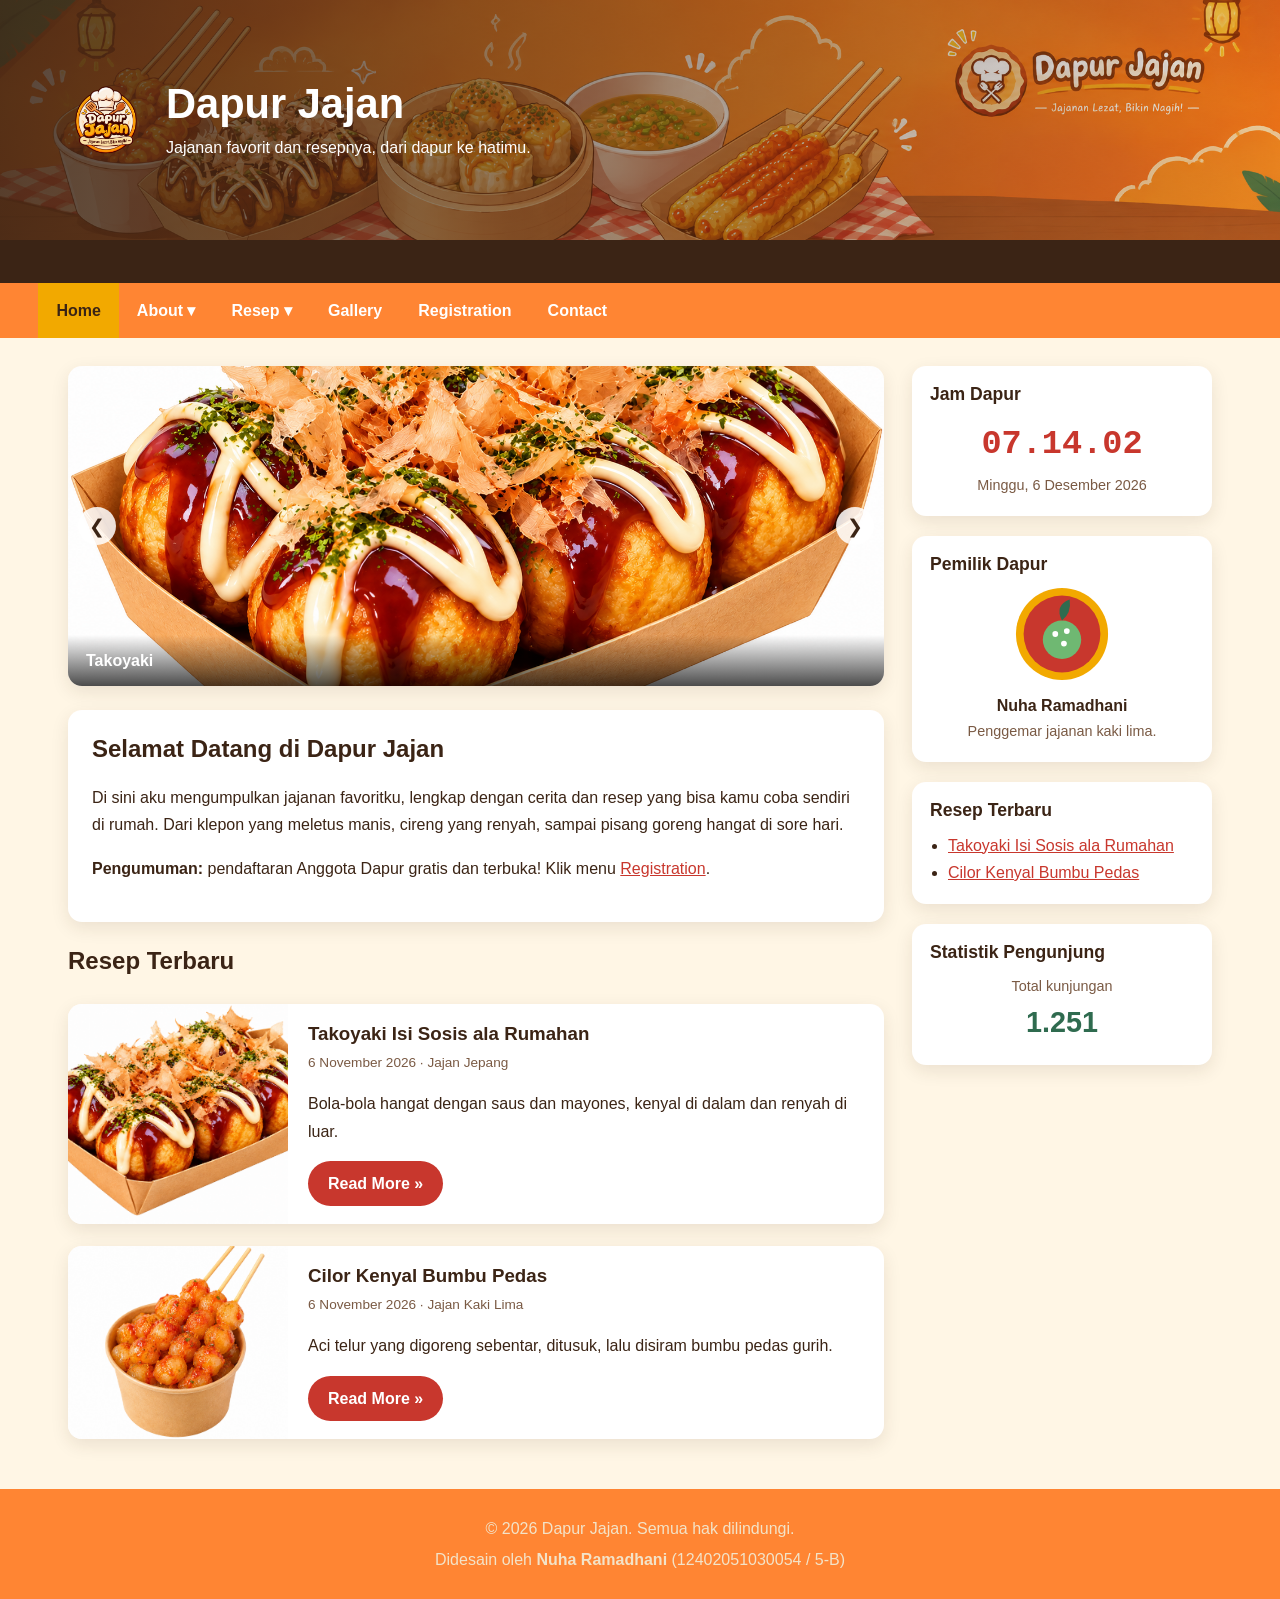
==== index.html @ cc324c50 "Add files via upload" ====
<!DOCTYPE html>
<html lang="id">
<head>
  <meta charset="UTF-8">
  <meta name="viewport" content="width=device-width, initial-scale=1.0">
  <meta name="description" content="Jajan Kesayangan: kumpulan jajanan favorit dan resepnya.">
  <title>Home | Jajan Kesayangan</title>
  <link rel="icon" type="image/svg+xml" href="img/favicon-dapur.svg">
  <link rel="stylesheet" href="css/style.css">
  <script src="js/script.js" defer></script>
</head>
<body>
  <a class="skip-link" href="#konten">Lewati ke konten</a>

  <!-- HEADER: gambar banner + logo + teks berjalan -->
  <header class="site-header">
    <img class="header-img" src="img/dapurjajan.png" alt="Ilustrasi klepon, cireng, dan pisang goreng" width="1400" height="240">
    <div class="header-content">
      <img src="img/logofix.png" alt="Logo Jajan Kesayangan" width="84" height="84">
      <div><h1>Dapur Jajan</h1><p>Jajanan favorit dan resepnya, dari dapur ke hatimu.</p></div>
    </div>
  </header>
  <div class="ticker" aria-hidden="true"><span>Selamat datang di Dapur Jajan! &nbsp;•&nbsp; Resep terbaru: Takoyaki Isi Sosis ala Rumahan dan Cilor Kenyal Bumbu Pedas &nbsp;•&nbsp; Daftar jadi Anggota Dapur dan bagikan resep jajan favoritmu &nbsp;•&nbsp; Jajan sehat, jajan hemat, jajan bahagia</span></div>

  <!-- NAVIGASI -->
  <nav class="navbar" aria-label="Menu utama">
        <button class="nav-toggle" aria-expanded="false">&#9776; Menu</button>
        <ul class="menu">
            <li><a href="index.html" class="active">Home</a></li>
            <li class="has-sub">
                <a href="about.html" aria-haspopup="true">About &#9662;</a>
                <ul class="submenu">
                    <li><a href="about.html#profil">Profil</a></li>
                    <li><a href="about.html#sejarah">Sejarah</a></li>
                    <li><a href="about.html#visi-misi">Visi &amp; Misi</a></li>
                    <li><a href="about.html#tujuan">Tujuan</a></li>
                    <li><a href="about.html#struktur">Struktur Organisasi</a></li>
                </ul>
            </li>
            <li class="has-sub">
                <a href="resep.html" aria-haspopup="true">Resep &#9662;</a>
                <ul class="submenu">
                    <li><a href="resep-cireng.html">Cireng Kuah</a></li>
                    <li><a href="resep-cilor.html">Cilor</a></li>
                    <li><a href="resep-takoyaki.html">Takoyaki</a></li>
                    <li><a href="resep-dimsum-mentai.html">Dimsum Mentai</a></li>
                    <li><a href="resep-sempol.html">Sempol</a></li>
                </ul>
            </li>            
            <li><a href="gallery.html">Gallery</a></li>
            <li><a href="registration.html">Registration</a></li>
            <li><a href="contact.html">Contact</a></li>
        </ul>
    </nav>

  <!-- MAIN BODY + SIDEBAR -->
  <div class="layout">
    <main id="konten">
        <div class="slideshow" aria-label="Foto berjalan">
        <figure class="slide"><img src="img/takoyakifiks.png" alt="Takoyaki" width="800" height="500"><figcaption>Takoyaki</figcaption></figure>
        <figure class="slide"><img src="img/cilorfiks.png" alt="Cilor" width="800" height="500"><figcaption>Cilor Pedas</figcaption></figure>
        <figure class="slide"><img src="img/dimsum.png" alt="Dimsum Mentai" width="800" height="500"><figcaption>Dimsum Mentai</figcaption></figure>
        <figure class="slide"><img src="img/sempol.png" alt="Sempol" width="800" height="500"><figcaption>Sempol Ayam</figcaption></figure>
        <figure class="slide"><img src="img/cirengkuah.png" alt="Cireng Kuah" width="800" height="500"><figcaption>Cireng Kuah</figcaption></figure>
        <button class="slide-btn prev" aria-label="Sebelumnya">&#10094;</button>
        <button class="slide-btn next" aria-label="Berikutnya">&#10095;</button>
      </div>
      <section class="panel">
        <h2>Selamat Datang di Dapur Jajan</h2>
        <p>Di sini aku mengumpulkan jajanan favoritku, lengkap dengan cerita dan resep yang bisa kamu coba sendiri di rumah.
        Dari klepon yang meletus manis, cireng yang renyah, sampai pisang goreng hangat di sore hari.</p>
        <p><strong>Pengumuman:</strong> pendaftaran Anggota Dapur gratis dan terbuka! Klik menu <a href="registration.html">Registration</a>.</p>
      </section>
      <h2 class="judul-halaman">Resep Terbaru</h2>
      <article class="artikel-card">
        <img src="img/takoyakifiks.png" alt="Takoyaki" width="800" height="500">
        <div class="isi">
            <h3><a href="resep-takoyaki.html">Takoyaki Isi Sosis ala Rumahan</a></h3>
            <p class="meta">6 November 2026 &middot; Jajan Jepang</p>
            <p>Bola-bola hangat dengan saus dan mayones, kenyal di dalam dan renyah di luar.</p>
            <a class="btn" href="resep-takoyaki.html">Read More &raquo;</a>
     </div>
    </article>

    <article class="artikel-card">
        <img src="img/cilorfiks.png" alt="Cilor" width="800" height="500">
        <div class="isi">
            <h3><a href="resep-cilor.html">Cilor Kenyal Bumbu Pedas</a></h3>
            <p class="meta">6 November 2026 &middot; Jajan Kaki Lima</p>
            <p>Aci telur yang digoreng sebentar, ditusuk, lalu disiram bumbu pedas gurih.</p>
            <a class="btn" href="resep-cilor.html">Read More &raquo;</a>
        </div>
    </article>
    </main>

<aside class="sidebar" aria-label="Sidebar">
  <div class="widget"><h3>Jam Dapur</h3>
    <div class="clock" id="jam">--:--:--</div>
    <p class="muted" id="tanggal"></p></div>
  <div class="widget profil"><h3>Pemilik Dapur</h3>
    <img src="img/logo.svg" alt="Foto profil pemilik" width="96" height="96">
    <p><strong>Nuha Ramadhani</strong></p>
    <p class="muted">Penggemar jajanan kaki lima.</p></div>
  <div class="widget">
    <h3>Resep Terbaru</h3>
    <ul>
      <li><a href="resep-takoyaki.html">Takoyaki Isi Sosis ala Rumahan</a></li>
      <li><a href="resep-cilor.html">Cilor Kenyal Bumbu Pedas</a></li>
    </ul>
  </div>
  <div class="widget"><h3>Statistik Pengunjung</h3>
    <p class="muted">Total kunjungan</p>
    <p class="angka-besar" id="pengunjung" style="text-align:center;margin:0">1.250</p></div>
</aside>
  </div>

  <!-- FOOTER -->
  <footer class="site-footer">
    <p>&copy; 2026 Dapur Jajan. Semua hak dilindungi.</p>
    <p>Didesain oleh <strong>Nuha Ramadhani</strong> (12402051030054 / 5-B)</p>
  </footer>
  <button id="ke-atas" aria-label="Kembali ke atas">&uarr;</button>
</body>
</html>
---- css/style.css ----
/* ==========================================================
   Jajan Kesayangan - Stylesheet utama
   Bagian: 1) Variabel & reset  2) Header  3) Navigasi
           4) Layout  5) Komponen  6) Sidebar  7) Form
           8) Footer  9) Responsif
   ========================================================== */

/* ---------- 1) Variabel warna & reset ---------- */
:root {
  --merah: #c8372d;     /* cabai */
  --kunyit: #f2a900;    /* kunyit */
  --pandan: #2f6b4f;    /* daun pandan */
  --cokelat: #3b2415;   /* gula merah gelap */
  --krem: #fff6e5;      /* latar halaman */
  --putih: #ffffff;
  --garis: #ebd9b8;
  --oranged: #ff8533;
  --radius: 14px;
  --bayangan: 0 6px 18px rgba(59, 36, 21, 0.1);
}

* { box-sizing: border-box; }

body {
  margin: 0;
  font-family: "Segoe UI", Roboto, Arial, sans-serif;
  background: var(--krem);
  color: var(--cokelat);
  line-height: 1.7;
}

h1, h2, h3 {
  font-family:'Lucida Sans', 'Lucida Sans Regular', 'Lucida Grande', 'Lucida Sans Unicode', Geneva, Verdana, sans-serif;
  line-height: 1.25;
}

a { color: var(--merah); }
img { max-width: 100%; height: auto; display: block; }

.skip-link { position: absolute; left: -999px; }
.skip-link:focus {
  left: 10px; top: 10px; z-index: 100;
  background: var(--putih); padding: 8px 12px; border-radius: 6px;
}

/* ---------- 2) Header bergambar + teks berjalan ---------- */
.site-header { position: relative; background: var(--merah); }
.header-img { width: 100%; height: 240px; object-fit: cover; }

.header-content {
  position: absolute; inset: 0;
  display: flex; align-items: center; gap: 18px;
  padding: 0 5%;
  color: var(--putih);
  background: linear-gradient(90deg, rgba(59, 36, 21, 0.85), rgba(59, 36, 21, 0.1));
}
.header-content img { width: 84px; height: 84px; }
.header-content h1 { margin: 0; font-size: clamp(1.5rem, 4vw, 2.6rem); }
.header-content p { margin: 4px 0 0; }

.ticker {
  background: var(--cokelat); color: var(--kunyit);
  overflow: hidden; white-space: nowrap; font-weight: 600;
}
.ticker span {
  display: inline-block;
  padding: 8px 0 8px 100%;           /* mulai dari luar layar kanan */
  animation: jalan 30s linear infinite;
}
@keyframes jalan { to { transform: translateX(-100%); } }

/* ---------- 3) Navigasi + dropdown ---------- */
.navbar { background: var(--oranged); position: sticky; top: 0; z-index: 50; }
.menu {
  list-style: none; margin: 0; padding: 0 3%;
  display: flex; flex-wrap: wrap;
}
.menu a {
  display: block; padding: 14px 18px;
  color: var(--putih); text-decoration: none; font-weight: 600;
}
.menu a:hover, .menu a.active { background: var(--kunyit); color: var(--cokelat); }

.has-sub { position: relative; }
.submenu {
  display: none; position: absolute; left: 0; top: 100%;
  min-width: 210px; margin: 0; padding: 6px 0; list-style: none;
  background: var(--putih);
  border-radius: 0 0 12px 12px; box-shadow: 0 10px 24px rgba(0, 0, 0, 0.2);
}
.submenu a { color: var(--cokelat); font-weight: 500; padding: 10px 18px; }
.has-sub:hover > .submenu,
.has-sub:focus-within > .submenu { display: block; }

.nav-toggle {
  display: none; width: 100%; padding: 12px;
  background: none; border: 0; color: var(--putih);
  font-size: 1.1rem; font-weight: 700; cursor: pointer; text-align: left;
}

/* ---------- 4) Layout dua kolom (konten + sidebar) ---------- */
.layout {
  max-width: 1180px; margin: 28px auto; padding: 0 18px;
  display: grid; grid-template-columns: minmax(0, 1fr) 300px; gap: 28px;
}

.panel {
  background: var(--putih); border-radius: var(--radius);
  box-shadow: var(--bayangan); padding: 24px; margin-bottom: 24px;
}
.panel > h2:first-child { margin-top: 0; }

.judul-halaman {
  margin: 0 0 18px; padding-bottom: 10px;
}

/* ---------- 5) Komponen konten ---------- */
/* Slideshow foto berjalan */
.slideshow {
  position: relative; border-radius: var(--radius);
  overflow: hidden; margin-bottom: 24px; box-shadow: var(--bayangan);
}
.slide { display: none; margin: 0; }
.slide.active { display: block; animation: muncul 0.8s; }
.slide img { width: 100%; height: 320px; object-fit: cover; }
.slide figcaption {
  position: absolute; left: 0; right: 0; bottom: 0;
  padding: 12px 18px; color: var(--putih); font-weight: 600;
  background: linear-gradient(transparent, rgba(0, 0, 0, 0.7));
}
.slide-btn {
  position: absolute; top: 50%; transform: translateY(-50%);
  border: 0; background: rgba(255, 255, 255, 0.85); color: var(--cokelat);
  width: 38px; height: 38px; border-radius: 50%; font-size: 1.2rem; cursor: pointer;
}
.slide-btn.prev { left: 10px; }
.slide-btn.next { right: 10px; }
@keyframes muncul { from { opacity: 0.2; } to { opacity: 1; } }

/* Kartu artikel */
.artikel-card {
  display: grid; grid-template-columns: 220px 1fr; gap: 20px;
  background: var(--putih); border-radius: var(--radius);
  box-shadow: var(--bayangan); overflow: hidden; margin-bottom: 22px;
}
.artikel-card img { width: 100%; height: 100%; object-fit: cover; min-height: 170px; }
.artikel-card .isi { padding: 18px 20px 18px 0; }
.artikel-card h3 { margin: 0 0 6px; }
.artikel-card h3 a { text-decoration: none; color: var(--cokelat); }
.artikel-card h3 a:hover { color: var(--merah); }
.meta { font-size: 0.85rem; color: #7a5a44; margin: 0 0 8px; }

.btn {
  display: inline-block; padding: 9px 20px; border: 0; border-radius: 999px;
  background: var(--merah); color: var(--putih); font-weight: 700;
  text-decoration: none; cursor: pointer; font-size: 1rem;
}
.btn:hover { background: var(--cokelat); }

/* Halaman artikel lengkap */
.artikel-lengkap img.hero { border-radius: var(--radius); margin-bottom: 18px; width: 100%; }
.artikel-lengkap h2 { color: var(--pandan); }
.bahan li, .langkah li { margin-bottom: 6px; }
.tips {
  background: #fff3cf; border-left: 5px solid var(--kunyit);
  padding: 12px 16px; border-radius: 8px;
}
.nav-artikel { display: flex; justify-content: space-between; gap: 10px; margin-top: 20px; }

/* Galeri */
.galeri-grid { display: grid; grid-template-columns: repeat(auto-fill, minmax(220px, 1fr)); gap: 16px; }
.galeri-grid figure {
  margin: 0; background: var(--putih); border-radius: var(--radius);
  overflow: hidden; box-shadow: var(--bayangan);
}
.galeri-grid img { width: 100%; aspect-ratio: 3 / 2; object-fit: cover; cursor: zoom-in; transition: transform 0.3s; }
.galeri-grid img:hover { transform: scale(1.05); }
.galeri-grid figcaption { padding: 10px 14px; font-size: 0.92rem; }

.lightbox {
  display: none; position: fixed; inset: 0; z-index: 200;
  background: rgba(0, 0, 0, 0.85); align-items: center; justify-content: center;
  padding: 20px; cursor: zoom-out;
}
.lightbox.open { display: flex; }
.lightbox img { max-height: 88vh; border-radius: 10px; }

/* Struktur organisasi */
.org { text-align: center; }
.org-level { display: flex; justify-content: center; gap: 14px; flex-wrap: wrap; margin: 0 0 18px; }
.org-box {
  background: var(--pandan); color: var(--putih);
  padding: 10px 18px; border-radius: 10px; min-width: 150px;
}
.org-box.top { background: var(--merah); }
.org-box small { display: block; opacity: 0.85; }

/* ---------- 6) Sidebar ---------- */
.widget {
  background: var(--putih); border-radius: var(--radius);
  box-shadow: var(--bayangan); padding: 18px; margin-bottom: 20px;
}
.widget h3 {
  margin: 0 0 10px; font-size: 1.1rem;
}
.clock {
  font-size: 2.1rem; font-weight: 700; color: var(--merah);
  font-family: "Courier New", monospace; text-align: center;
}
.muted { color: #7a5a44; font-size: 0.9rem; margin: 0; text-align: center; }
.widget.profil img { width: 96px; height: 96px; border-radius: 50%; margin: 0 auto 10px; }
.widget.profil p { text-align: center; margin: 0; }
.widget ul { padding-left: 18px; margin: 0; }
.angka-besar { font-size: 1.8rem; font-weight: 700; color: var(--pandan); }

/* ---------- 7) Form ---------- */
.form-grid { display: grid; gap: 14px; }
.form-grid label { font-weight: 600; display: block; margin-bottom: 4px; }
.form-grid input[type="text"],
.form-grid input[type="email"],
.form-grid input[type="tel"],
.form-grid select,
.form-grid textarea {
  width: 100%; padding: 10px 12px; font: inherit;
  border: 2px solid var(--garis); border-radius: 10px; background: #fffdf8;
}
.form-grid input:focus, .form-grid select:focus, .form-grid textarea:focus {
  outline: none; border-color: var(--pandan);
}
.radio-group { display: flex; gap: 18px; flex-wrap: wrap; }
.radio-group label { font-weight: 400; display: inline-flex; gap: 6px; }
.error { color: var(--merah); font-size: 0.85rem; min-height: 1.1em; display: block; }
.hasil-form {
  display: none; margin-top: 14px; padding: 14px 18px; border-radius: 10px;
  background: #e4f4ea; border-left: 5px solid var(--pandan);
}
.hasil-form.tampil { display: block; }

.kontak-info { list-style: none; padding: 0; }
.kontak-info li { margin-bottom: 8px; }

/* ---------- 8) Footer ---------- */
.site-footer { background: var(--oranged); color: #f3e3c8; text-align: center; padding: 22px 16px; }
.site-footer a { color: var(--kunyit); }
.site-footer p { margin: 4px 0; }

#ke-atas {
  position: fixed; right: 18px; bottom: 18px; display: none;
  width: 44px; height: 44px; border-radius: 50%; border: 0;
  background: var(--merah); color: var(--putih); font-size: 1.2rem; cursor: pointer;
}

/* ---------- 9) Responsif ---------- */
@media (max-width: 900px) {
  .layout { grid-template-columns: 1fr; }
  .nav-toggle { display: block; }
  .menu { display: none; flex-direction: column; padding: 0; }
  .menu.open { display: flex; }
  .submenu { display: block; position: static; box-shadow: none; background: #25523c; border-radius: 0; }
  .submenu a { color: var(--putih); padding-left: 34px; }
  .artikel-card { grid-template-columns: 1fr; }
  .artikel-card .isi { padding: 0 18px 18px; }
  .artikel-card img { height: 180px; }
  .header-img { height: 200px; }
}
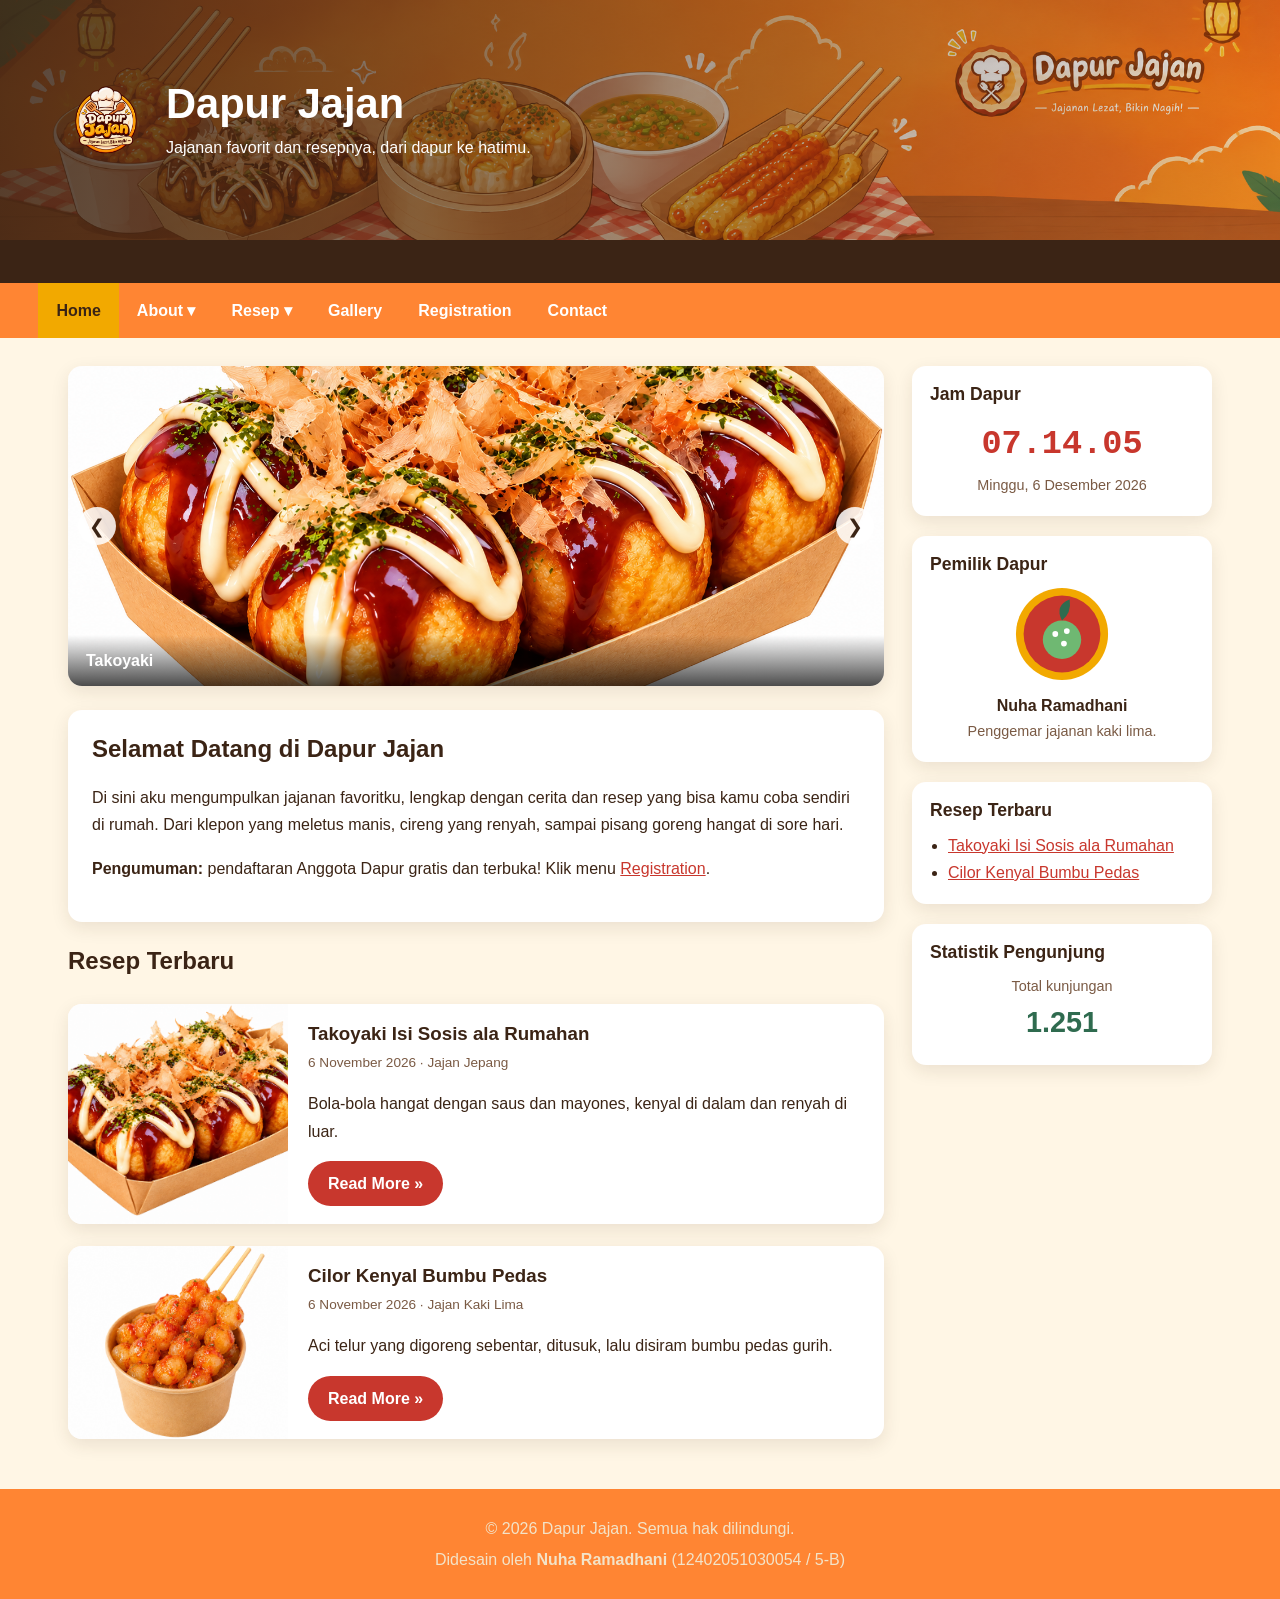
==== commit 08adfef4: "Add files via upload" ====
--- a/index.html
+++ b/index.html
@@ -24,29 +24,29 @@
 
   <!-- NAVIGASI -->
   <nav class="navbar" aria-label="Menu utama">
-        <button class="nav-toggle" aria-expanded="false">&#9776; Menu</button>
-        <ul class="menu">
-            <li><a href="index.html" class="active">Home</a></li>
-            <li class="has-sub">
-                <a href="about.html" aria-haspopup="true">About &#9662;</a>
-                <ul class="submenu">
-                    <li><a href="about.html#profil">Profil</a></li>
-                    <li><a href="about.html#sejarah">Sejarah</a></li>
-                    <li><a href="about.html#visi-misi">Visi &amp; Misi</a></li>
-                    <li><a href="about.html#tujuan">Tujuan</a></li>
-                    <li><a href="about.html#struktur">Struktur Organisasi</a></li>
-                </ul>
-            </li>
-            <li class="has-sub">
-                <a href="resep.html" aria-haspopup="true">Resep &#9662;</a>
-                <ul class="submenu">
-                    <li><a href="resep-cireng.html">Cireng Kuah</a></li>
-                    <li><a href="resep-cilor.html">Cilor</a></li>
-                    <li><a href="resep-takoyaki.html">Takoyaki</a></li>
-                    <li><a href="resep-dimsum-mentai.html">Dimsum Mentai</a></li>
-                    <li><a href="resep-sempol.html">Sempol</a></li>
-                </ul>
-            </li>            
+      <button class="nav-toggle" aria-expanded="false">&#9776; Menu</button>
+      <ul class="menu">
+        <li><a href="index.html" class="active">Home</a></li>
+        <li class="has-sub">
+          <a href="about.html" aria-haspopup="true">About &#9662;</a>
+          <ul class="submenu">
+            <li><a href="about.html#profil">Profil</a></li>
+            <li><a href="about.html#sejarah">Sejarah</a></li>
+            <li><a href="about.html#visi-misi">Visi &amp; Misi</a></li>
+            <li><a href="about.html#tujuan">Tujuan</a></li>
+            <li><a href="about.html#struktur">Struktur Organisasi</a></li>
+          </ul>
+        </li>
+        <li class="has-sub">
+          <a href="resep.html" aria-haspopup="true">Resep &#9662;</a>
+          <ul class="submenu">
+            <li><a href="resep-takoyaki.html">Takoyaki</a></li>
+            <li><a href="resep-cilor.html">Cilor</a></li>
+            <li><a href="resep-dimsum-mentai.html">Dimsum Mentai</a></li>
+            <li><a href="resep-sempol.html">Sempol</a></li>
+            <li><a href="resep-cireng.html">Cireng Kuah</a></li>
+          </ul>
+        </li>          
             <li><a href="gallery.html">Gallery</a></li>
             <li><a href="registration.html">Registration</a></li>
             <li><a href="contact.html">Contact</a></li>
